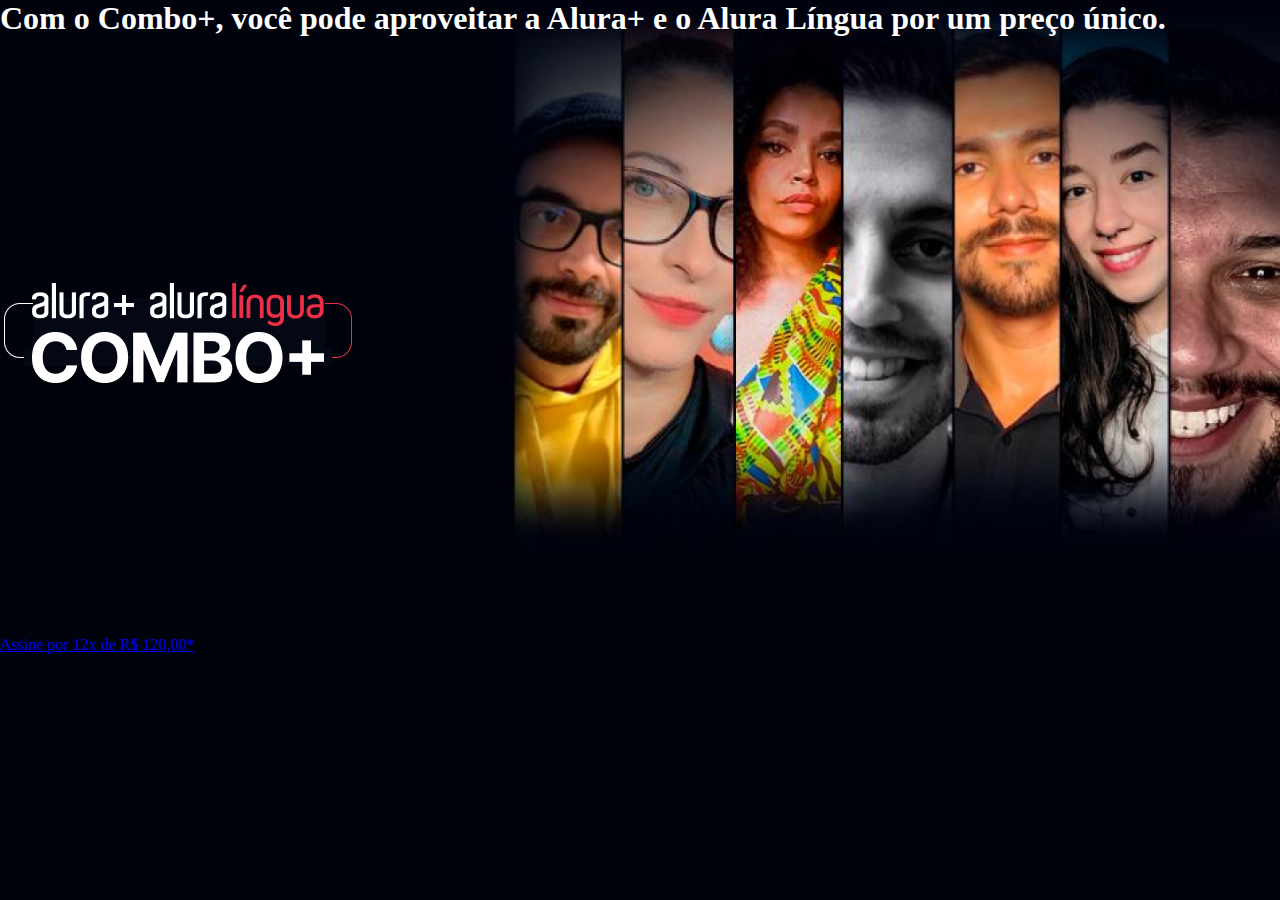
==== AluraPlus2D-main/index.html @ fa6f8757 "Add files via upload" ====
<!DOCTYPE html>
<html lang="pt-br">

<head>
    <meta charset="UTF-8">
    <meta name="viewport" content="width=device-width, initial-scale=1.0">
    <link rel="stylesheet" href="style.css">
    <title>Alura Plus</title>
</head>

<body>
    <section class="container principal">
        <h1>Com o Combo+, você pode aproveitar a Alura+ e o Alura Língua por um preço único.</h1>
        <img src="./img/Combo.png" alt="O combo Alura Plus">
        <a href="www.alura.com.br " clas="container-botao"> Assine por 12x de R$ 120,00*</a>
    </section>
</body>

</html>
---- AluraPlus2D-main/style.css ----
:root{
    --branco-principal:#FFFFFF;
    --cinza-secundario:#C0C0C0;
    --botao-azul:#167BF7;
    --cor-de-fundo:#00030C;
}
*{
    margin: 0;
    padding: 0;
}
body{
    background-color:var(--cor-de-fundo);
    color: var(--branco-principal);
}
.principal{
    background-image: url("img/Background.png");
    background-repeat: no-repeat;
    background-size: contain;
    
}
.container{
    height: 100vh;
    display: grid;
}
.container-botao {
    background-color: var(--botao-azul);
    border-radius: 5px;
    padding: 1em;
    color: var(--branco-principal);
    display: block;
}
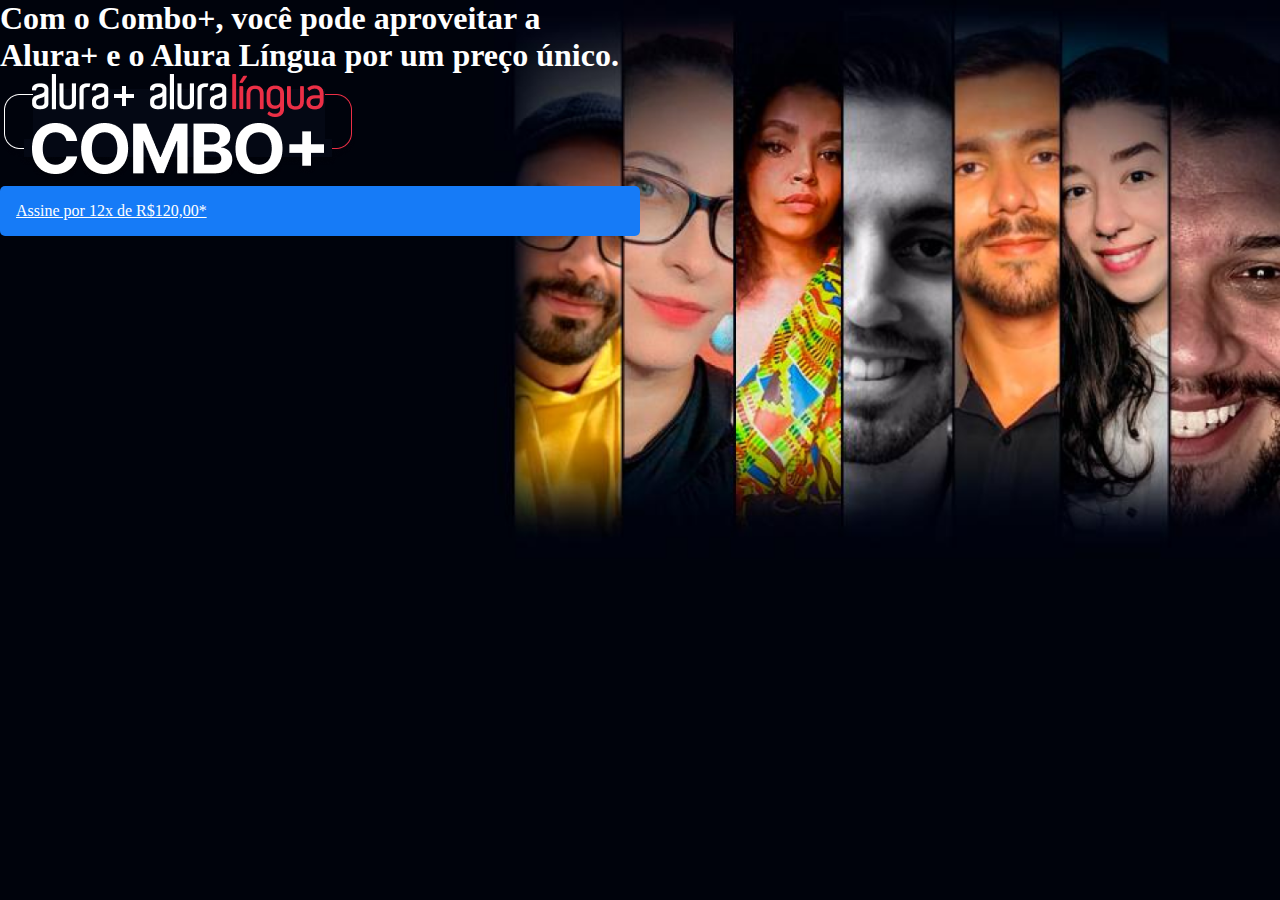
==== commit 45e70a7e: "Add files via upload" ====
--- a/AluraPlus2D-main/index.html
+++ b/AluraPlus2D-main/index.html
@@ -10,9 +10,11 @@
 
 <body>
     <section class="container principal">
-        <h1>Com o Combo+, você pode aproveitar a Alura+ e o Alura Língua por um preço único.</h1>
-        <img src="./img/Combo.png" alt="O combo Alura Plus">
-        <a href="www.alura.com.br " clas="container-botao"> Assine por 12x de R$ 120,00*</a>
+        <div>
+            <h1>Com o Combo+, você pode aproveitar a Alura+ e o Alura Língua por um preço único.</h1>
+            <img src="./img/Combo.png" alt="O combo Alura Plus">
+            <a href="www.alura.com.br" class="container-botao">Assine por 12x de R$120,00*</a>
+        </div>
     </section>
 </body>
 
--- a/AluraPlus2D-main/style.css
+++ b/AluraPlus2D-main/style.css
@@ -16,16 +16,16 @@
     background-image: url("img/Background.png");
     background-repeat: no-repeat;
     background-size: contain;
-    
 }
 .container{
     height: 100vh;
     display: grid;
+    grid-template-columns: 50% 50%;
 }
-.container-botao {
+.container-botao{
     background-color: var(--botao-azul);
     border-radius: 5px;
     padding: 1em;
     color: var(--branco-principal);
     display: block;
-}+}
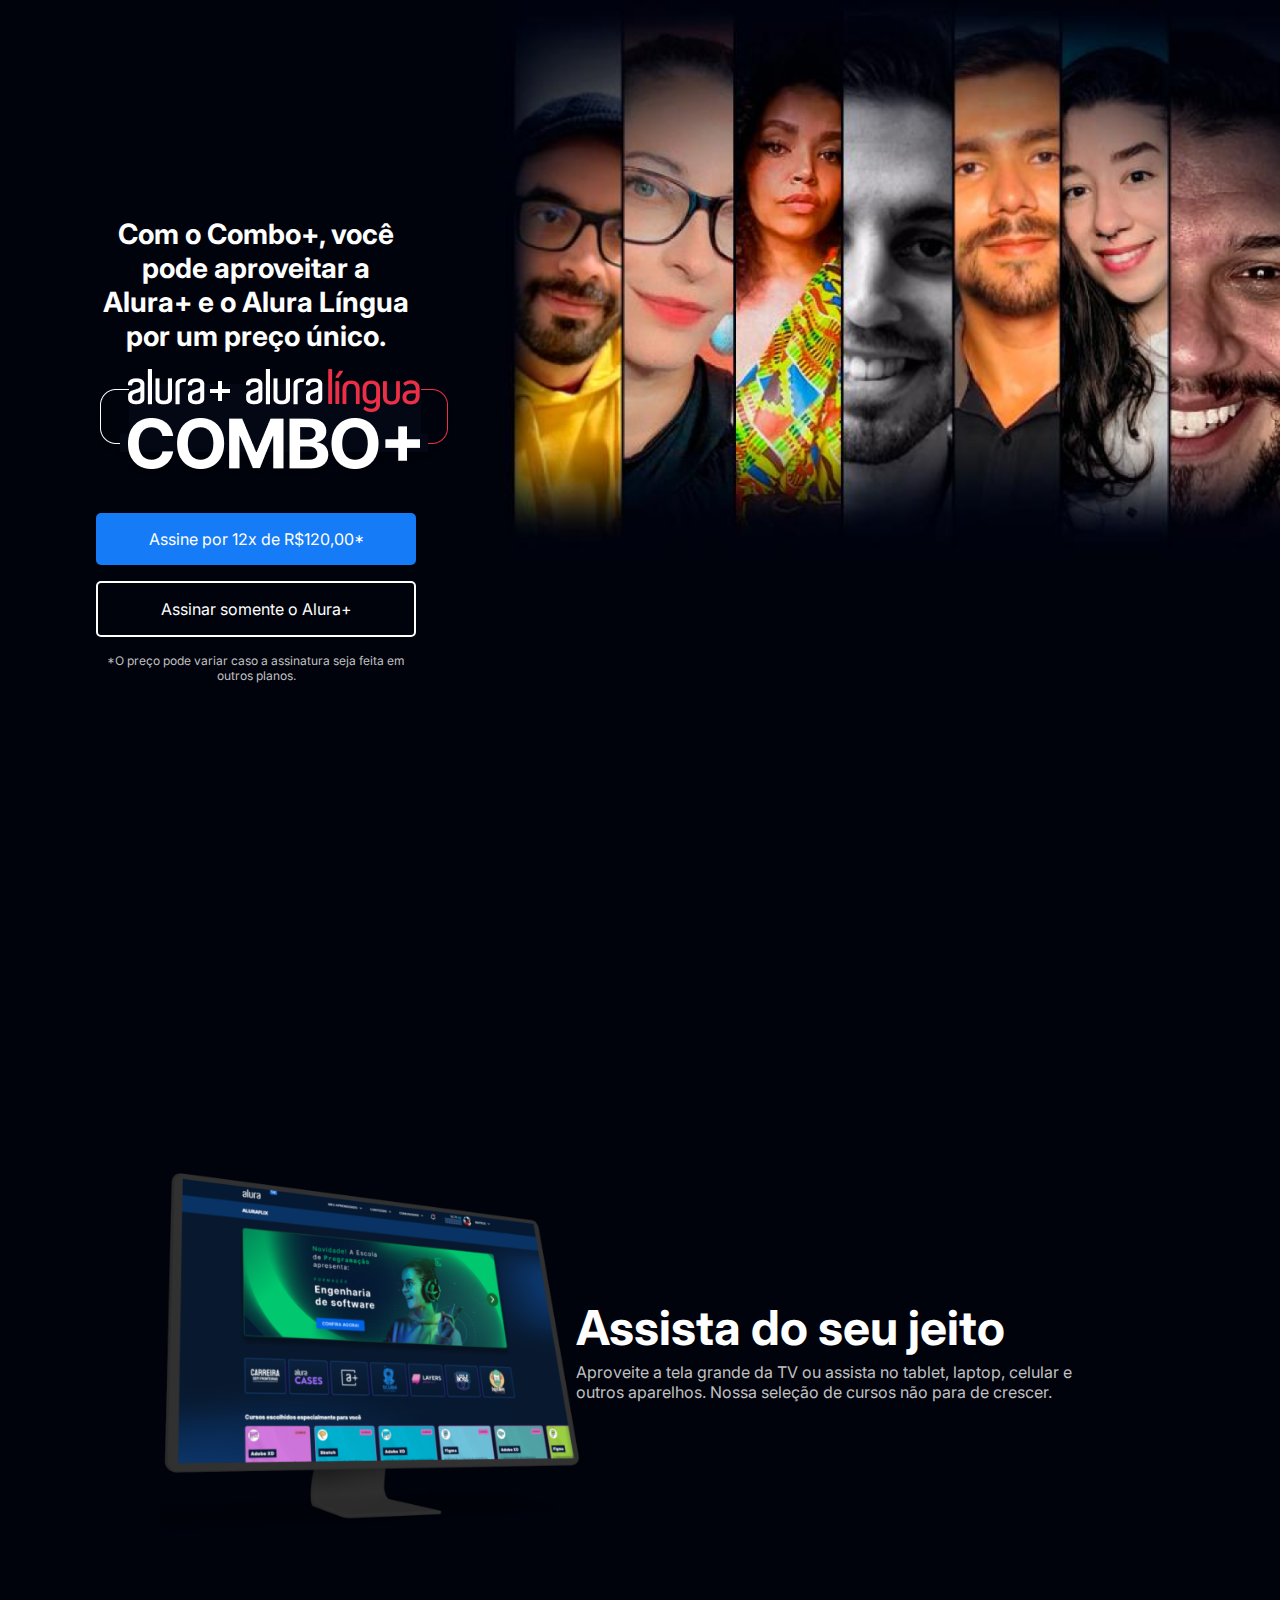
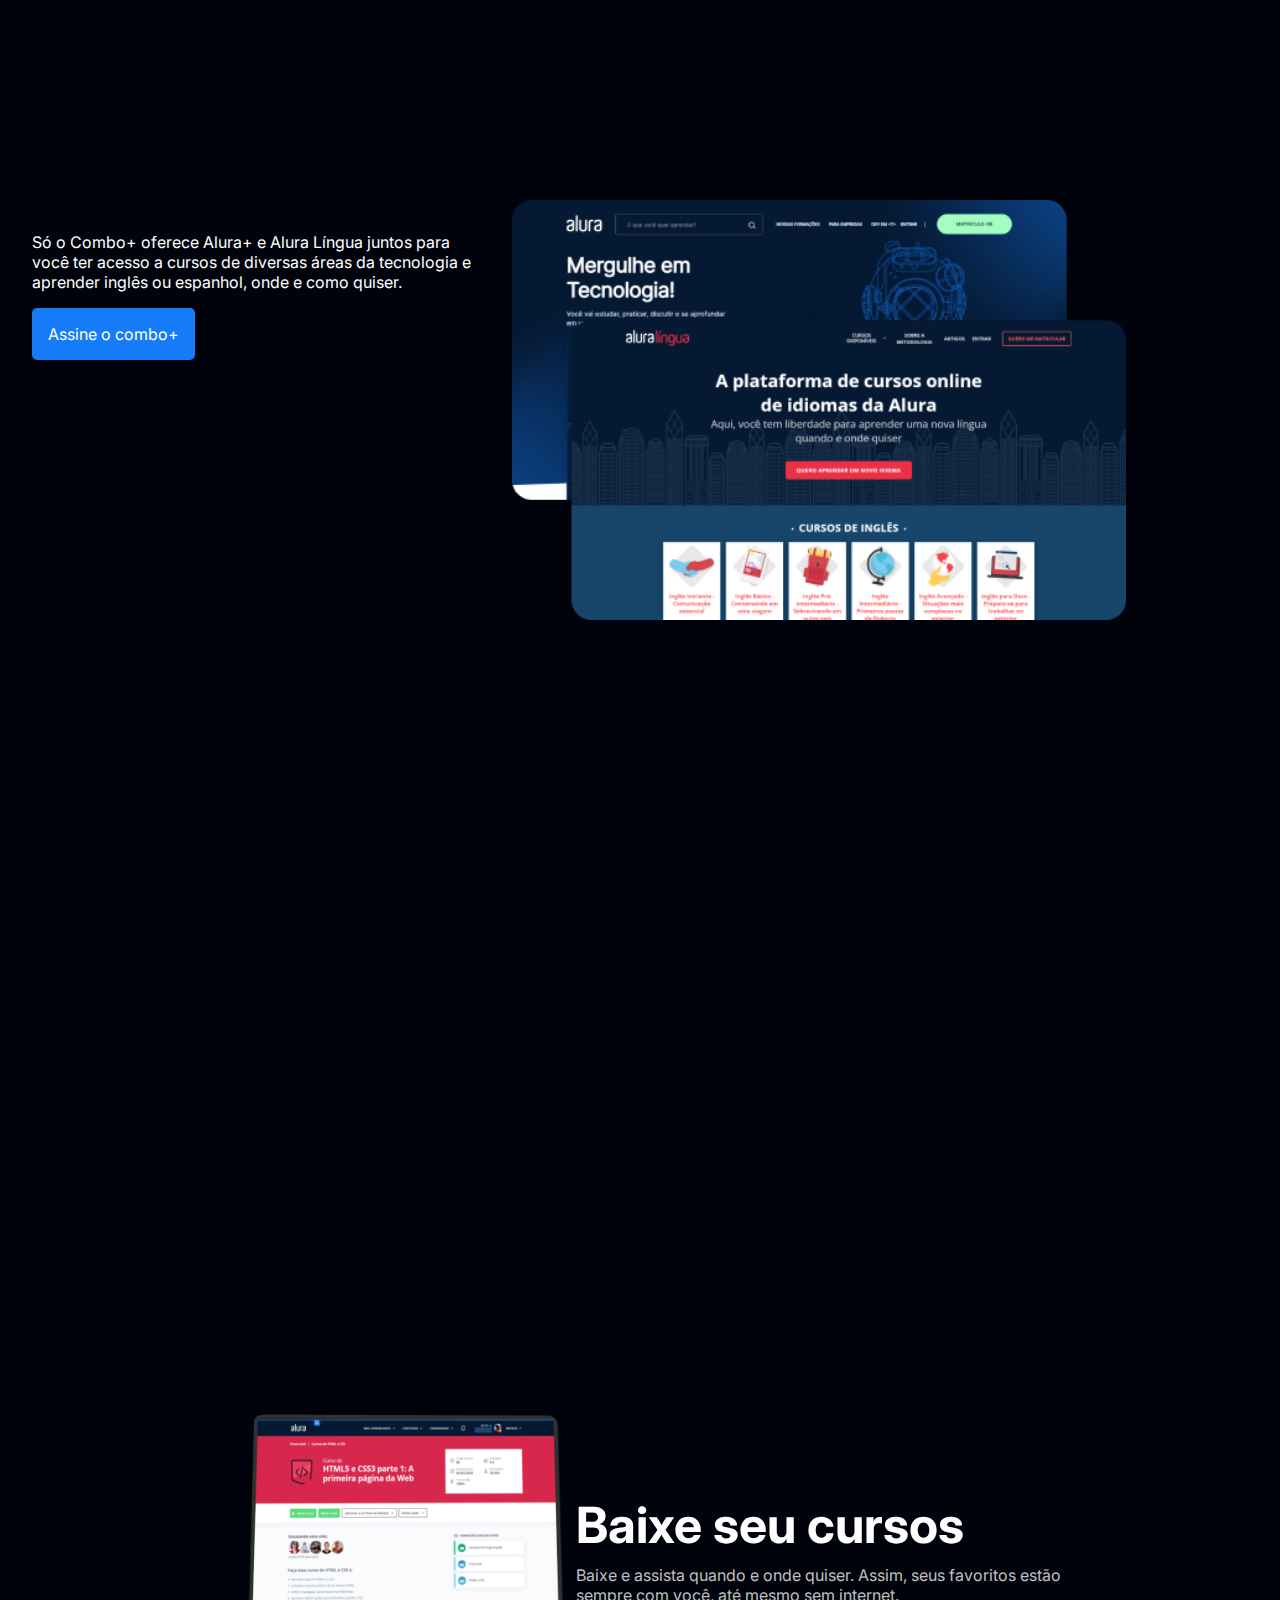
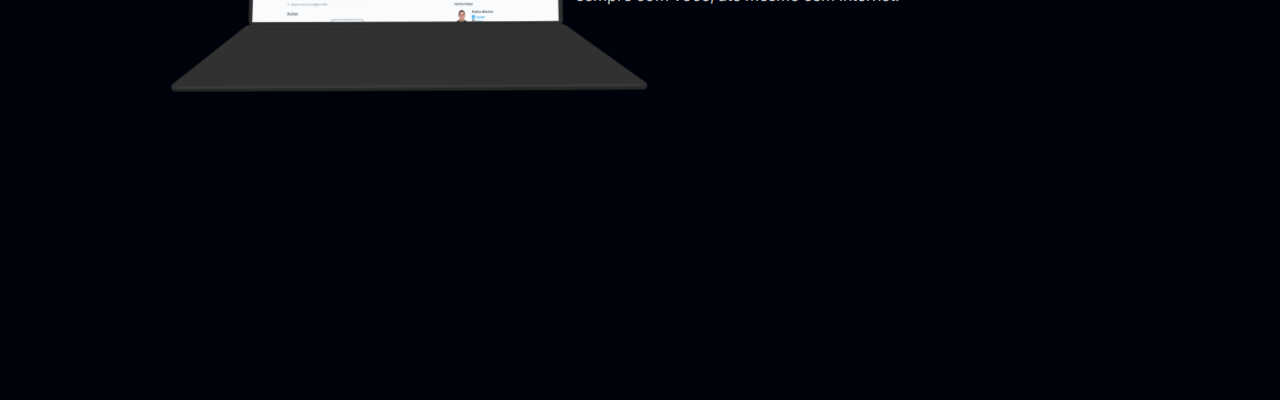
==== commit 774844eb: "Add files via upload" ====
--- a/AluraPlus2D-main/index.html
+++ b/AluraPlus2D-main/index.html
@@ -5,15 +5,47 @@
     <meta charset="UTF-8">
     <meta name="viewport" content="width=device-width, initial-scale=1.0">
     <link rel="stylesheet" href="style.css">
+    <link rel="preconnect" href="https://fonts.googleapis.com">
+    <link rel="preconnect" href="https://fonts.gstatic.com" crossorigin>
+    <link href="https://fonts.googleapis.com/css2?family=Inter:wght@100..900&display=swap" rel="stylesheet">
     <title>Alura Plus</title>
 </head>
 
 <body>
     <section class="container principal">
-        <div>
-            <h1>Com o Combo+, você pode aproveitar a Alura+ e o Alura Língua por um preço único.</h1>
-            <img src="./img/Combo.png" alt="O combo Alura Plus">
+        <div class="container-caixa">
+            <h1 class="container-titulo">Com o Combo+, você pode aproveitar a Alura+ e o Alura Língua por um preço único.</h1>
+            <img src="./img/Combo.png" alt="O combo Alura Plus" class="container-imagem">
             <a href="www.alura.com.br" class="container-botao">Assine por 12x de R$120,00*</a>
+            <a href="www.alura.com.br" class="container-botao botao-secundario">Assinar somente o Alura+</a>
+            <p class="container-aviso">*O preço pode variar caso a assinatura seja feita em outros planos.</p>
+        </div>
+    </section>
+    <section class="container secundario">
+        <img src="./img/Pixel.png" alt="Um monitor com AluraPlus aberto"
+        class="imagem-secundaria">
+        <div class="container-descricao">
+            <h2 class="descricao-titulo">Assista do seu jeito</h2>
+            <p class="descricao-texto">Aproveite a tela grande da TV
+            ou assista no tablet, laptop, celular e outros aparelhos.
+            Nossa seleção de cursos não para de crescer.</p>
+        </div>
+    </section>
+    <section class="container terceiro">
+       
+        <div class="container-descricao">
+            <p class="descricao-texto2">Só o Combo+ oferece Alura+ e Alura Língua juntos para você ter acesso a cursos de diversas áreas da tecnologia e aprender inglês ou espanhol, onde e como quiser.</p>
+            <a href="www.alura.com.br" class="container-botao tres">Assine o combo+</a>
+        </div>
+        <img src="./img/Telas.png" alt="Telas com Aluraplus aberto"
+        class="imagem-tres">
+    </section>
+    <section class="container secundario">
+        <img src="./img/Notebook.png" alt="Um notebook"
+        class="imagem-quatro">
+        <div class="container-descricao">
+            <h2 class="descricao-titulo3">Baixe seu cursos</h2>
+            <p class="descricao-texto3">Baixe e assista quando e onde quiser. Assim, seus favoritos estão sempre com você, até mesmo sem internet.</p>
         </div>
     </section>
 </body>
--- a/AluraPlus2D-main/style.css
+++ b/AluraPlus2D-main/style.css
@@ -3,6 +3,7 @@
     --cinza-secundario:#C0C0C0;
     --botao-azul:#167BF7;
     --cor-de-fundo:#00030C;
+    --fonte-principal:'Inter';
 }
 *{
     margin: 0;
@@ -11,16 +12,21 @@
 body{
     background-color:var(--cor-de-fundo);
     color: var(--branco-principal);
+    font-family: var(--fonte-principal);
+    font-size: 16px;
+    font-weight: 400;
 }
 .principal{
     background-image: url("img/Background.png");
     background-repeat: no-repeat;
     background-size: contain;
+    align-items: center;
+    text-align: center;
 }
 .container{
     height: 100vh;
     display: grid;
-    grid-template-columns: 50% 50%;
+    grid-template-columns: 40% 60%;
 }
 .container-botao{
     background-color: var(--botao-azul);
@@ -28,4 +34,72 @@
     padding: 1em;
     color: var(--branco-principal);
     display: block;
+    text-decoration: none;
+    margin-bottom: 1em;
 }
+.botao-secundario{
+    background-color: transparent;
+    border: 2px solid var(--branco-principal);
+}
+.container-aviso{
+    font-size: 12px;
+    color: var(--cinza-secundario);
+}
+.container-titulo{
+    font-size: 28px;
+    font-weight: 700;
+}
+.container-imagem{
+    margin: 1em 0 2em 0;
+}
+.container-caixa{
+    margin: 0 6em;
+}
+.imagem-secundaria{
+    width: 110%;
+}
+.secundario{
+    align-items: center;
+    margin: 0 10em;
+}
+.descricao-titulo{
+    font-weight: 700;
+    font-size: 48px;
+    color: var(--branco-principal);
+    margin-bottom: 0.1em;
+}
+.descricao-texto{
+    color: var(--cinza-secundario);
+}
+.tres{
+    background-color: var(--botao-azul);
+    border-radius: 5px;
+    padding: 1em;
+    color: var(--branco-principal);
+    display: inline-block;
+    text-decoration: none;
+    margin-bottom: 1em ;
+    margin-top: 1em;
+
+}
+.imagem-tres{
+    width: 80%;
+}
+.container-descricao{
+padding: 2em;
+}
+
+.imagem-quatro{
+    width: 130%;
+    mar
+}
+.descricao-titulo3{
+    font-weight: 700;
+    font-size: 50px;
+    color: var(--branco-principal);
+    margin-bottom: 0.2em;
+}
+.descricao-texto3{
+    color: var(--cinza-secundario);
+}
+
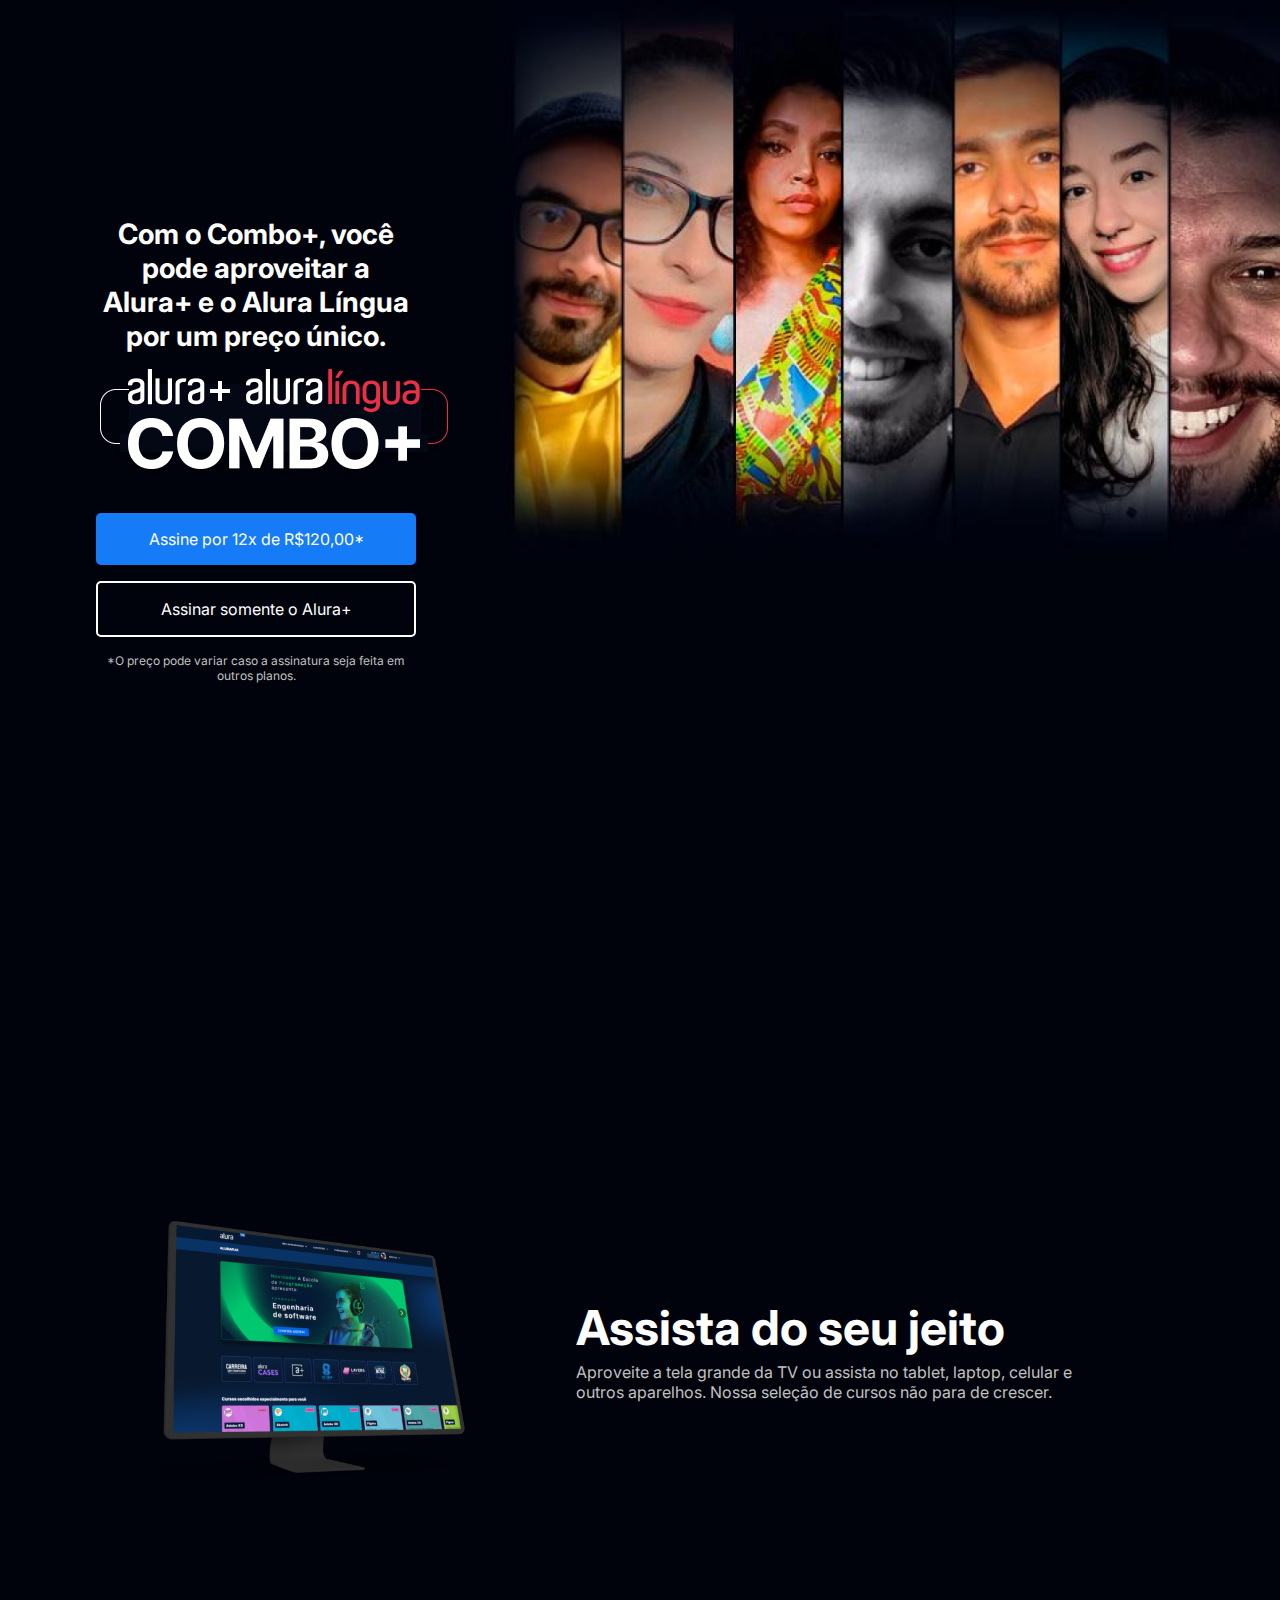
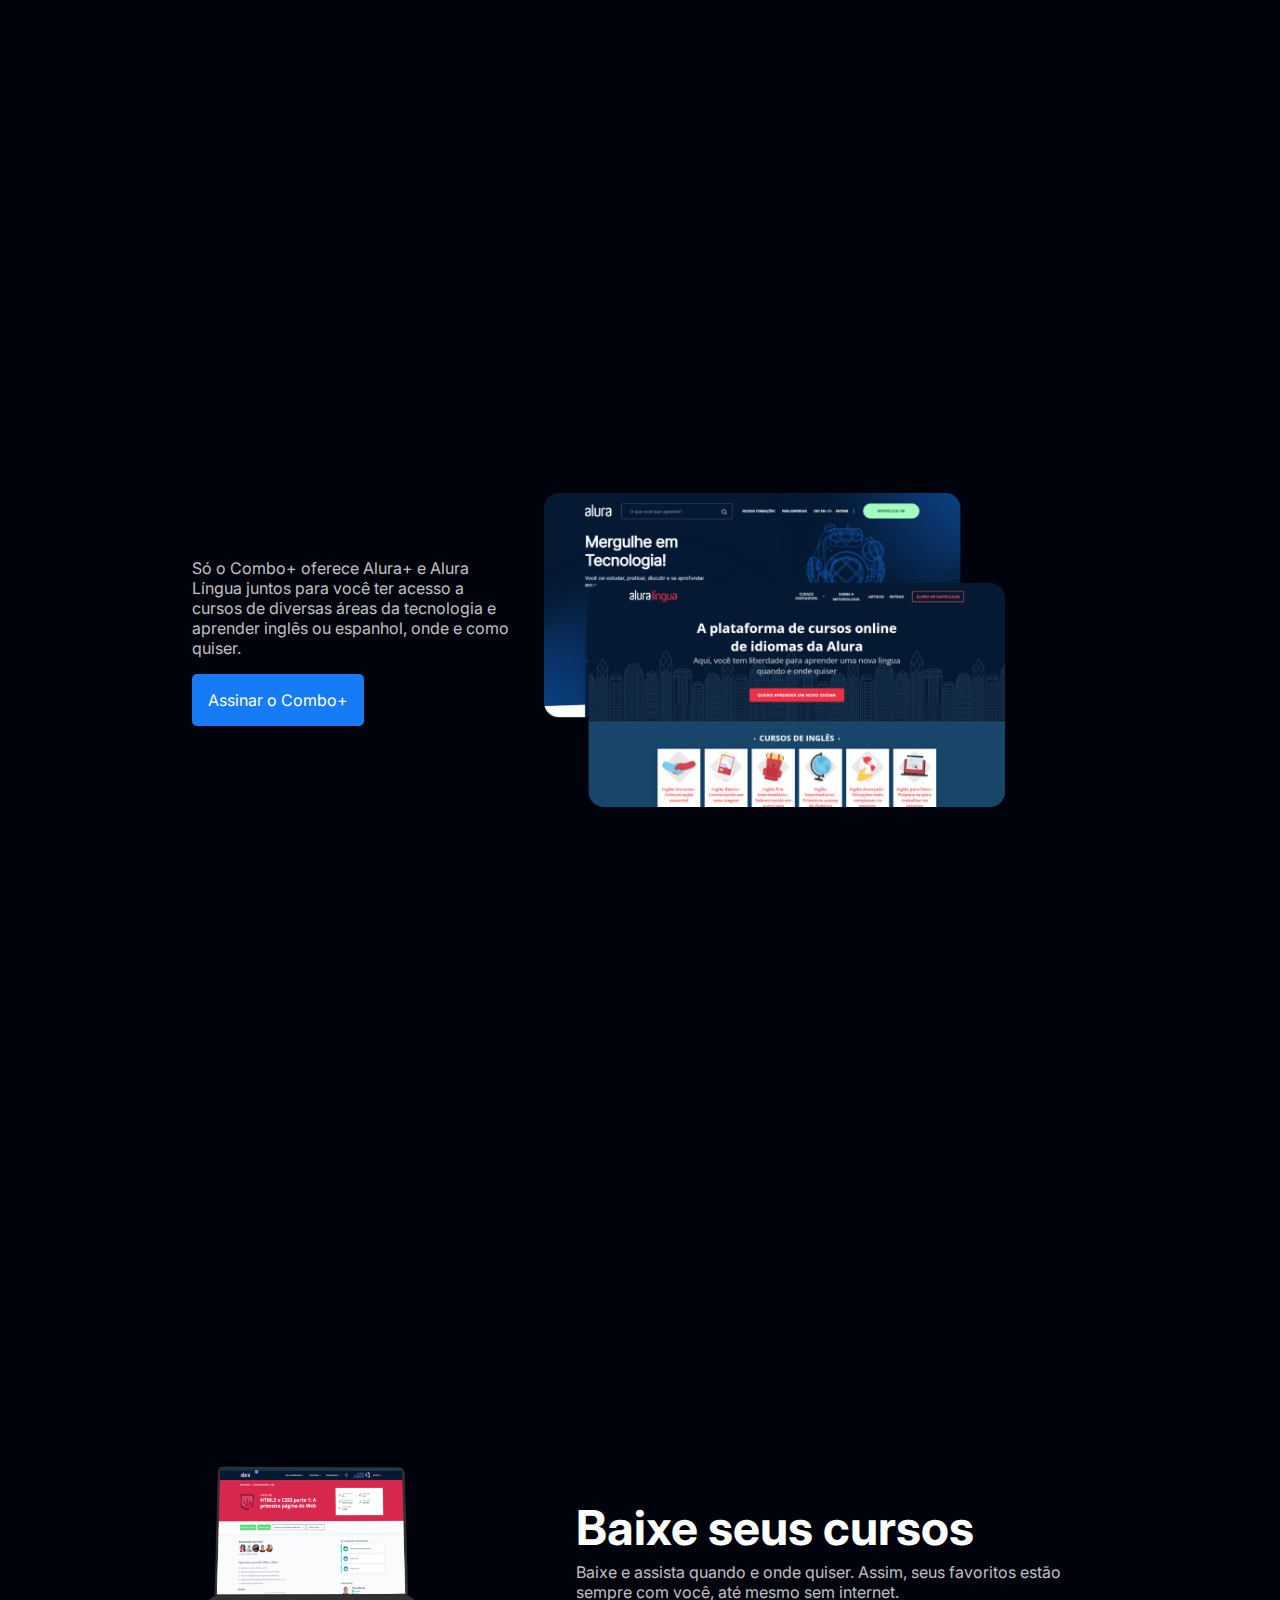
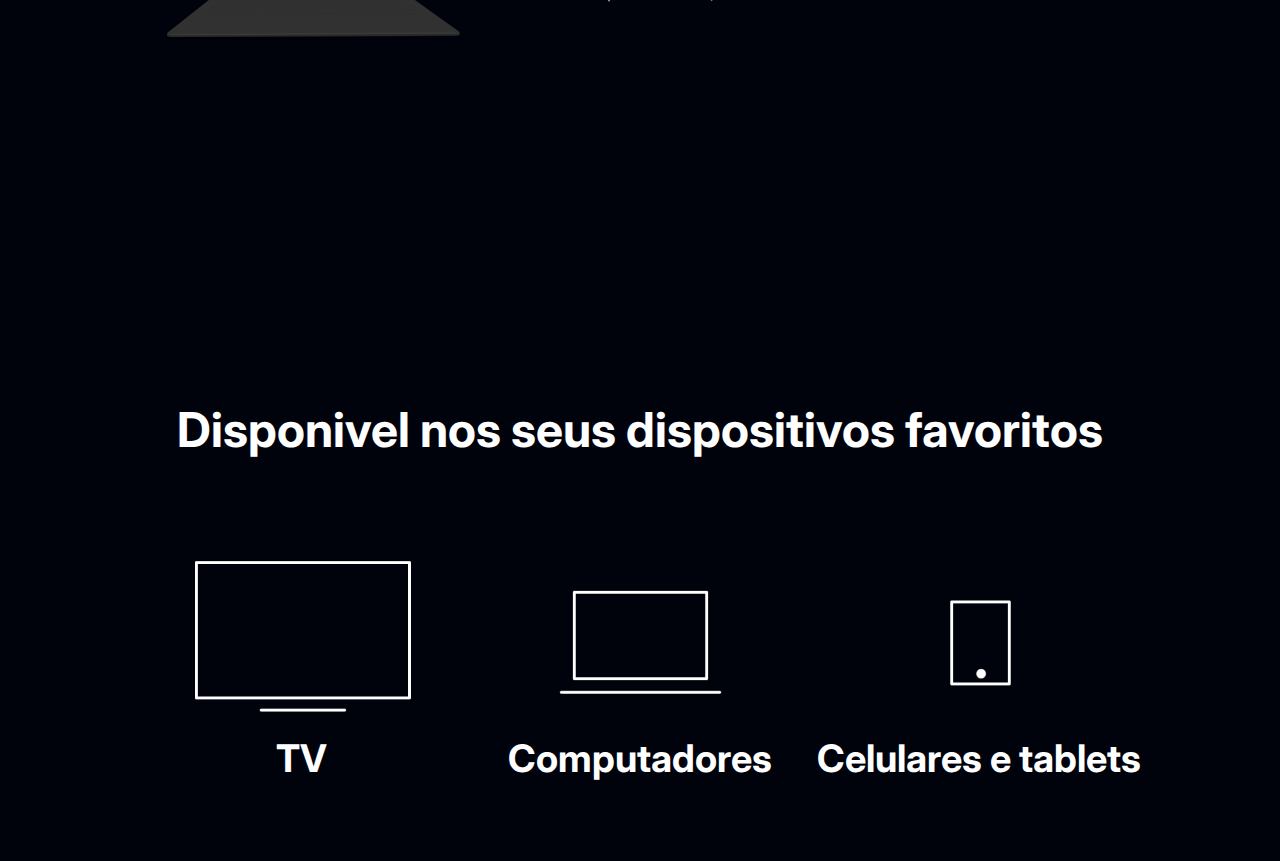
==== commit 2d8143d1: "<li>                 <img src="./img/computador.png alt="incone de televisão">                 <h3 c" ====
--- a/AluraPlus2D-main/index.html
+++ b/AluraPlus2D-main/index.html
@@ -31,22 +31,42 @@
             Nossa seleção de cursos não para de crescer.</p>
         </div>
     </section>
-    <section class="container terceiro">
-       
+    <section class="container secundario">
         <div class="container-descricao">
-            <p class="descricao-texto2">Só o Combo+ oferece Alura+ e Alura Língua juntos para você ter acesso a cursos de diversas áreas da tecnologia e aprender inglês ou espanhol, onde e como quiser.</p>
-            <a href="www.alura.com.br" class="container-botao tres">Assine o combo+</a>
+            <p class="descricao-texto">Só o Combo+ oferece Alura+
+                e Alura Língua juntos para você ter acesso
+                a cursos de diversas áreas da tecnologia e
+                aprender inglês ou espanhol, onde e como quiser.</p>
+            <a href="www.alura.com.br" class="container-botao secundario-botao">Assinar o Combo+</a>
         </div>
-        <img src="./img/Telas.png" alt="Telas com Aluraplus aberto"
-        class="imagem-tres">
+        <img src="./img/Telas.png" alt="Tela da AluraPlus" class="imagem-secundaria">
     </section>
     <section class="container secundario">
-        <img src="./img/Notebook.png" alt="Um notebook"
-        class="imagem-quatro">
+        <img src="./img/Notebook.png" alt="Notebook com ALura"
+        class="imagem-secundaria">
         <div class="container-descricao">
-            <h2 class="descricao-titulo3">Baixe seu cursos</h2>
-            <p class="descricao-texto3">Baixe e assista quando e onde quiser. Assim, seus favoritos estão sempre com você, até mesmo sem internet.</p>
+            <h2 class="descricao-titulo">Baixe seus cursos</h2>
+            <p class="descricao-texto">Baixe e assista quando
+                e onde quiser. Assim, seus favoritos estão sempre
+                com você, até mesmo sem internet.</p>
         </div>
+    </section>
+    <section class="dispositivos">
+        <h2 class="dispositivos-titulo"> Disponivel nos seus dispositivos favoritos</h2>
+        <ul class="dispositivos-lista">
+            <li>
+                <img src="./img/tv.png" alt="incone de televisão">
+                <h3 class="lista-item">TV</h3>
+            </li>
+            <li>
+                <img src="./img/computador.png "alt="incone de televisão">
+                <h3 class="lista-item">Computadores</h3>
+            </li>
+            <li>
+                <img src="./img/celular.png"alt="incone de televisão">
+                <h3 class="lista-item">Celulares e tablets</h3>
+            </li>
+        </ul>
     </section>
 </body>
 
--- a/AluraPlus2D-main/style.css
+++ b/AluraPlus2D-main/style.css
@@ -56,7 +56,7 @@
     margin: 0 6em;
 }
 .imagem-secundaria{
-    width: 110%;
+    width: 80%;
 }
 .secundario{
     align-items: center;
@@ -71,35 +71,27 @@
 .descricao-texto{
     color: var(--cinza-secundario);
 }
-.tres{
-    background-color: var(--botao-azul);
-    border-radius: 5px;
-    padding: 1em;
-    color: var(--branco-principal);
+.secundario-botao{
     display: inline-block;
-    text-decoration: none;
-    margin-bottom: 1em ;
     margin-top: 1em;
-
-}
-.imagem-tres{
-    width: 80%;
 }
 .container-descricao{
-padding: 2em;
+    padding: 2em;
 }
-
-.imagem-quatro{
-    width: 130%;
-    mar
+.dispositivos-lista{
+    display: flex;
+    justify-content: center;
+    list-style: none;
+    margin: 5em 0   ;
 }
-.descricao-titulo3{
-    font-weight: 700;
-    font-size: 50px;
+.dispositivos{
+    text-align: center;
+}
+.dispositivos-titulo{
+    font-size: 48px;
     color: var(--branco-principal);
-    margin-bottom: 0.2em;
 }
-.descricao-texto3{
-    color: var(--cinza-secundario);
-}
-
+.lista-item{
+    font-size: 38px;
+    color: var(--branco-principal);
+}